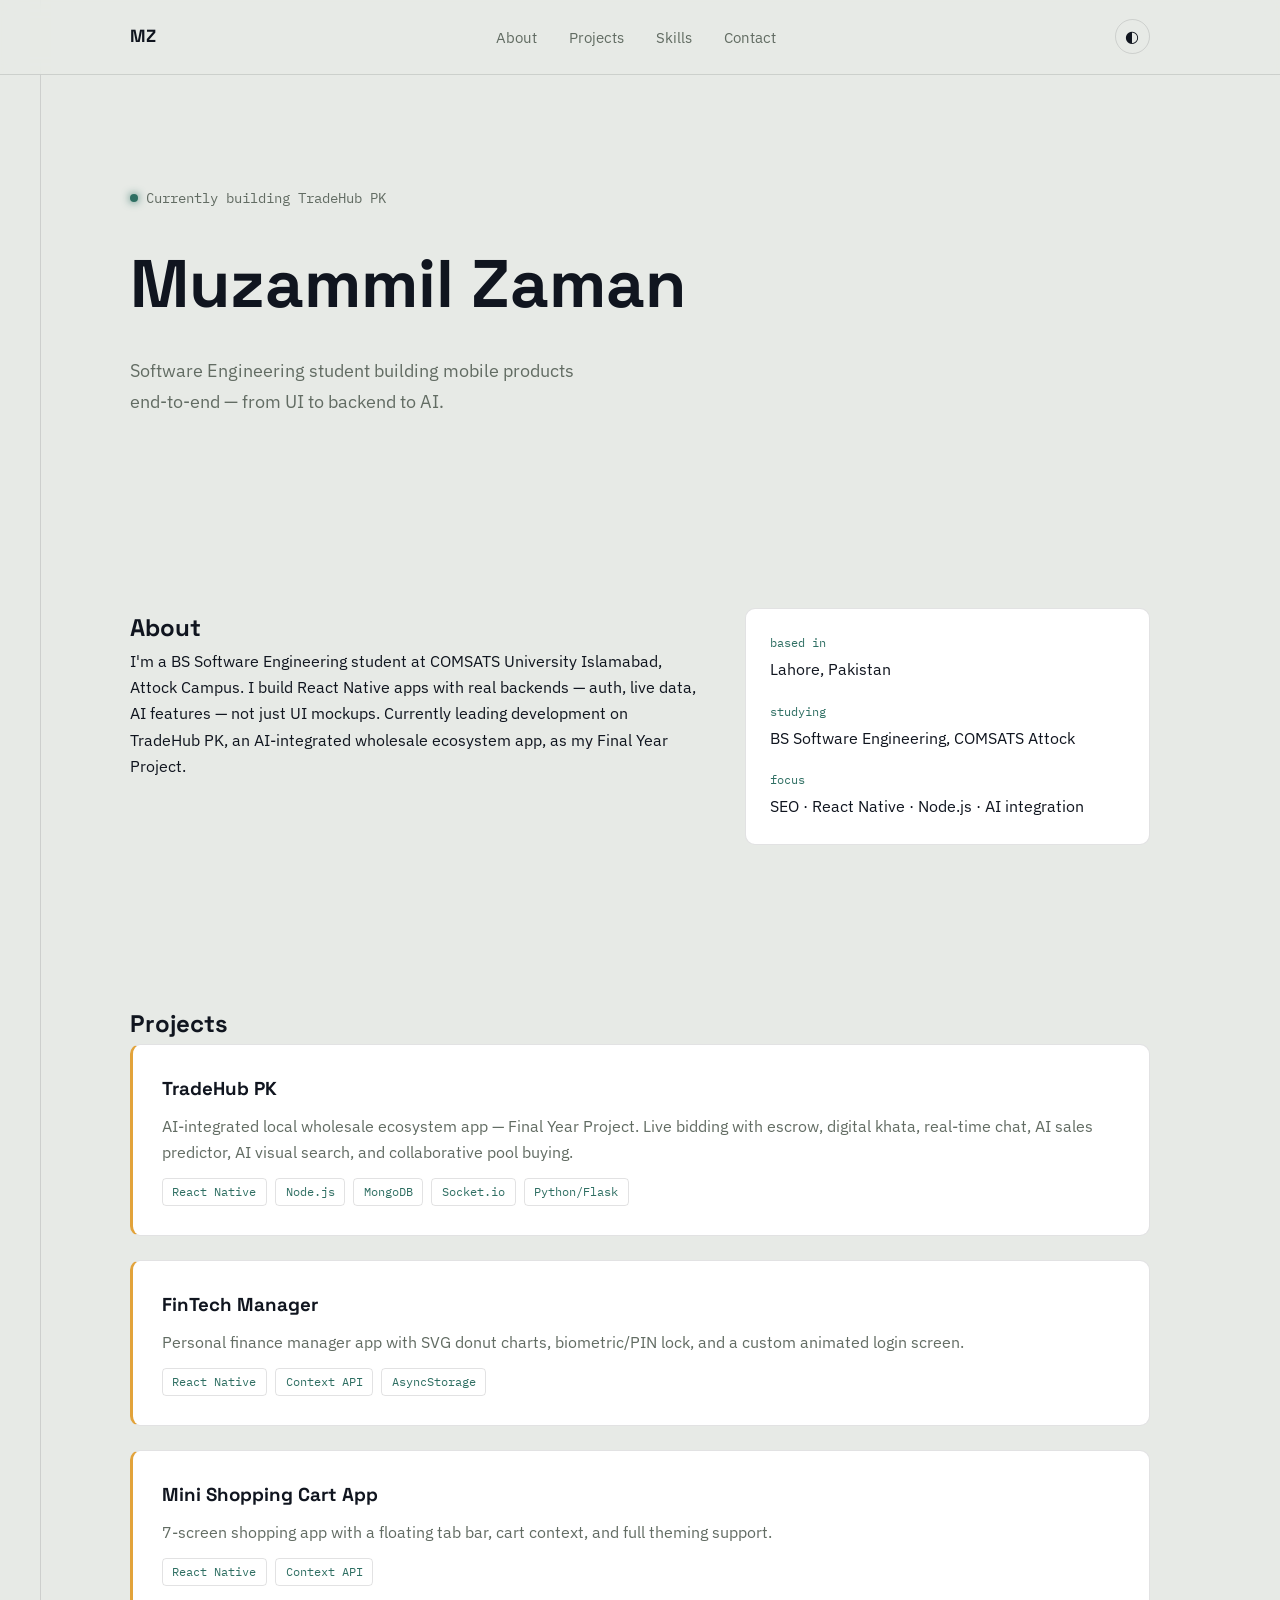
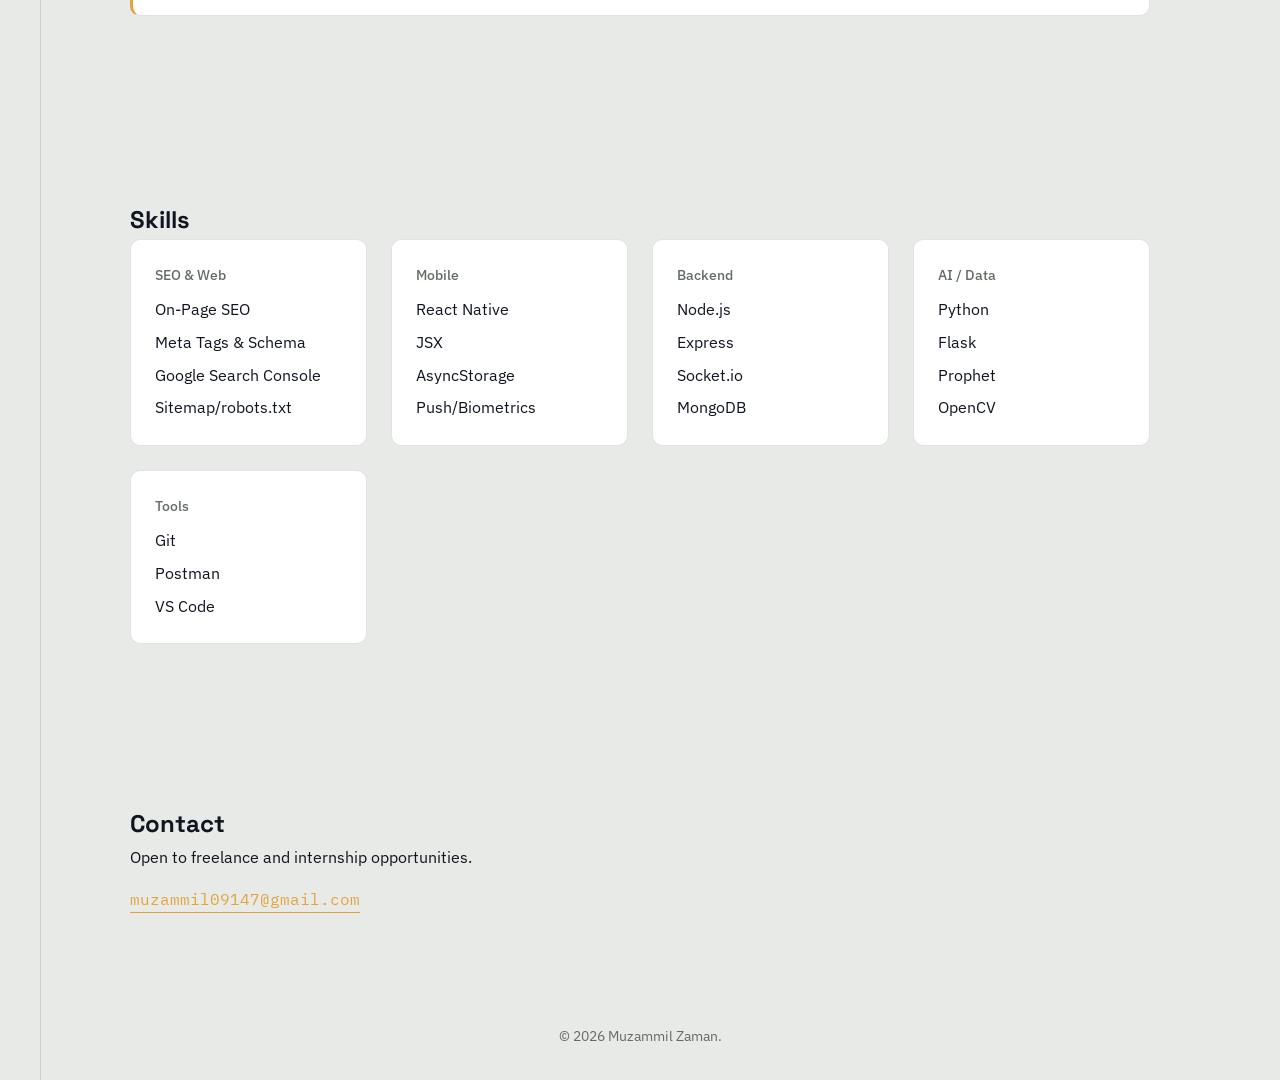
==== index.html @ c281af0b "Initial portfolio" ====
<!DOCTYPE html>
<html lang="en" data-theme="light">
<head>
  <meta charset="UTF-8">
  <meta name="viewport" content="width=device-width, initial-scale=1.0">

  <title>Muzammil Zaman — Software Engineer & Mobile App Developer</title>
  <meta name="description" content="Muzammil Zaman — Software Engineering student and React Native developer from Lahore, Pakistan. Portfolio featuring TradeHub PK, FinTech Manager, and more.">
  <meta name="keywords" content="Muzammil Zaman, Software Engineer, React Native Developer, Portfolio, Lahore, Pakistan, COMSATS">
  <meta name="author" content="Muzammil Zaman">

  <meta property="og:title" content="Muzammil Zaman | Software Engineer">
  <meta property="og:description" content="Portfolio of Muzammil Zaman — React Native developer and Software Engineering student.">
  <meta property="og:type" content="website">

  <link rel="preconnect" href="https://fonts.googleapis.com">
  <link href="https://fonts.googleapis.com/css2?family=Space+Grotesk:wght@500;700&family=IBM+Plex+Sans:wght@400;500&family=IBM+Plex+Mono:wght@400;500&display=swap" rel="stylesheet">

  <link rel="stylesheet" href="style.css">
</head>
<body>

  <div class="blueprint-line" aria-hidden="true"></div>

  <header>
    <nav>
      <span class="logo">MZ</span>
      <ul class="nav-links">
        <li><a href="#about" class="nav-link">About</a></li>
        <li><a href="#projects" class="nav-link">Projects</a></li>
        <li><a href="#skills" class="nav-link">Skills</a></li>
        <li><a href="#contact" class="nav-link">Contact</a></li>
      </ul>
      <button id="theme-toggle" aria-label="Toggle dark mode">◐</button>
    </nav>
  </header>

  <main>
    <section id="hero">
      <div class="hero-tilt" id="hero-card">
        <p class="eyebrow-status"><span id="status-dot"></span><span id="status-text"></span></p>
        <h1>Muzammil Zaman</h1>
        <p class="hero-sub">Software Engineering student building mobile products end-to-end — from UI to backend to AI.</p>
      </div>
    </section>

    <section id="about">
      <div class="about-grid">
        <div>
          <h2>About</h2>
          <p>I'm a BS Software Engineering student at COMSATS University Islamabad, Attock Campus. I build React Native apps with real backends — auth, live data, AI features — not just UI mockups. Currently leading development on TradeHub PK, an AI-integrated wholesale ecosystem app, as my Final Year Project.</p>
        </div>
        <dl class="facts tilt-el">
          <div><dt>Based in</dt><dd>Lahore, Pakistan</dd></div>
          <div><dt>Studying</dt><dd>BS Software Engineering, COMSATS Attock</dd></div>
          <div><dt>Focus</dt><dd>SEO · React Native · Node.js · AI integration</dd></div>
        </dl>
      </div>
    </section>

    <section id="projects">
      <h2>Projects</h2>
      <div id="project-list"></div>
    </section>

    <section id="skills">
      <h2>Skills</h2>
      <div id="skill-groups"></div>
    </section>

    <section id="contact">
      <h2>Contact</h2>
      <p>Open to freelance and internship opportunities.</p>
      <a class="contact-link" href="mailto:muzammil09147@gmail.com">muzammil09147@gmail.com</a>
    </section>
  </main>

  <footer>
    <p>&copy; 2026 Muzammil Zaman.</p>
  </footer>

  <script src="script.js"></script>
</body>
</html>
---- style.css ----
:root {
  --ink: #10151F;
  --paper: #E7EAE6;
  --surface: #FFFFFF;
  --accent: #E2A33B;
  --accent2: #2F6F63;
  --muted: #626C63;
  --line: rgba(16,21,31,0.12);
}

[data-theme="dark"] {
  --ink: #EDEFEA;
  --paper: #0B0E17;
  --surface: #161A26;
  --muted: #8B94A3;
  --line: rgba(237,239,234,0.12);
}

html[data-theme="dark"] body {
  background:
    radial-gradient(circle at 18% -8%, rgba(226,163,59,0.10), transparent 45%),
    radial-gradient(circle at 82% 105%, rgba(47,111,99,0.14), transparent 50%),
    var(--paper);
}

[data-theme="dark"] .tilt-el,
[data-theme="dark"] .project-card {
  box-shadow: 0 1px 0 rgba(255,255,255,0.04) inset, 0 25px 45px -20px rgba(0,0,0,0.65);
}

* { margin: 0; padding: 0; box-sizing: border-box; }

body {
  font-family: 'IBM Plex Sans', Arial, sans-serif;
  background: var(--paper);
  color: var(--ink);
  line-height: 1.65;
  transition: background 0.3s ease, color 0.3s ease;
  perspective: 1000px;
}

h1, h2, .logo { font-family: 'Space Grotesk', sans-serif; }

.blueprint-line {
  position: fixed;
  left: 2.5rem;
  top: 0;
  bottom: 0;
  width: 1px;
  background: var(--line);
  z-index: 1;
}

header {
  position: sticky;
  top: 0;
  z-index: 100;
  background: color-mix(in srgb, var(--paper) 85%, transparent);
  backdrop-filter: blur(8px);
  border-bottom: 1px solid var(--line);
}

nav {
  display: flex;
  justify-content: space-between;
  align-items: center;
  max-width: 1100px;
  margin: 0 auto;
  padding: 1.2rem 2.5rem;
}

.logo { font-weight: 700; font-size: 1.1rem; letter-spacing: 0.02em; }

.nav-links {
  list-style: none;
  display: flex;
  gap: 2rem;
}

.nav-link {
  color: var(--muted);
  text-decoration: none;
  font-size: 0.95rem;
  transition: color 0.2s ease;
}

.nav-link:hover, .nav-link.active { color: var(--accent); }

#theme-toggle {
  background: none;
  border: 1px solid var(--line);
  border-radius: 50%;
  width: 2.2rem;
  height: 2.2rem;
  cursor: pointer;
  color: var(--ink);
  font-size: 1rem;
}

section { max-width: 1100px; margin: 0 auto; padding: 5rem 2.5rem; }

#hero { padding-top: 7rem; padding-bottom: 7rem; }

.hero-tilt {
  transform-style: preserve-3d;
  transition: transform 0.15s ease-out;
  will-change: transform;
}

.eyebrow-status {
  display: flex;
  align-items: center;
  gap: 0.5rem;
  font-family: 'IBM Plex Mono', monospace;
  font-size: 0.85rem;
  color: var(--muted);
  margin-bottom: 1.2rem;
}

#status-dot {
  width: 8px; height: 8px;
  border-radius: 50%;
  background: var(--accent2);
  box-shadow: 0 0 8px var(--accent2);
}

#hero h1 {
  font-size: clamp(2.5rem, 6vw, 4.2rem);
  font-weight: 700;
  transform: translateZ(40px);
}

.hero-sub {
  max-width: 42ch;
  font-size: 1.15rem;
  color: var(--muted);
  margin-top: 1rem;
  transform: translateZ(20px);
}

.about-grid {
  display: grid;
  grid-template-columns: 1.4fr 1fr;
  gap: 3rem;
  align-items: start;
}

.facts { display: flex; flex-direction: column; gap: 1.2rem; }
.facts dt { font-family: 'IBM Plex Mono', monospace; font-size: 0.75rem; color: var(--accent2); text-transform: lowercase; }
.facts dd { font-size: 1rem; margin-top: 0.2rem; }

.tilt-el {
  background: var(--surface);
  border: 1px solid var(--line);
  border-radius: 10px;
  padding: 1.5rem;
  transform-style: preserve-3d;
  transition: transform 0.15s ease-out, box-shadow 0.15s ease-out;
}

.tilt-el:hover {
  box-shadow: 0 20px 40px -12px rgba(0,0,0,0.25);
}

.project-card {
  background: var(--surface);
  border: 1px solid var(--line);
  border-left: 3px solid var(--accent);
  border-radius: 10px;
  padding: 1.8rem;
  margin-bottom: 1.5rem;
  transform-style: preserve-3d;
  transition: transform 0.15s ease-out, box-shadow 0.15s ease-out;
}

.project-card:hover {
  box-shadow: 0 25px 50px -15px rgba(0,0,0,0.3);
}

.project-card h3 { font-family: 'Space Grotesk', sans-serif; margin-bottom: 0.5rem; }
.project-card p { color: var(--muted); margin-bottom: 0.8rem; }

.stack-tags { display: flex; flex-wrap: wrap; gap: 0.5rem; }
.stack-tags span {
  font-family: 'IBM Plex Mono', monospace;
  font-size: 0.75rem;
  color: var(--accent2);
  border: 1px solid var(--line);
  padding: 0.2rem 0.6rem;
  border-radius: 4px;
}

#skill-groups { display: grid; grid-template-columns: repeat(auto-fit, minmax(200px, 1fr)); gap: 1.5rem; }
.skill-group h4 { font-size: 0.85rem; color: var(--muted); margin-bottom: 0.6rem; font-weight: 500; }
.skill-group ul { list-style: none; display: flex; flex-direction: column; gap: 0.4rem; }

.contact-link {
  display: inline-block;
  margin-top: 1rem;
  color: var(--accent);
  font-family: 'IBM Plex Mono', monospace;
  text-decoration: none;
  border-bottom: 1px solid var(--accent);
}

footer {
  text-align: center;
  padding: 2rem;
  color: var(--muted);
  font-size: 0.85rem;
}

@media (max-width: 700px) {
  .about-grid { grid-template-columns: 1fr; }
  .blueprint-line { display: none; }
  section { padding: 3.5rem 1.5rem; }
}
.reveal-3d {
  opacity: 0;
  transform: perspective(800px) rotateX(10deg) translateY(30px);
  transition: opacity 0.6s ease, transform 0.6s ease;
}

.reveal-3d.in-view {
  opacity: 1;
  transform: perspective(800px) rotateX(0) translateY(0);
}
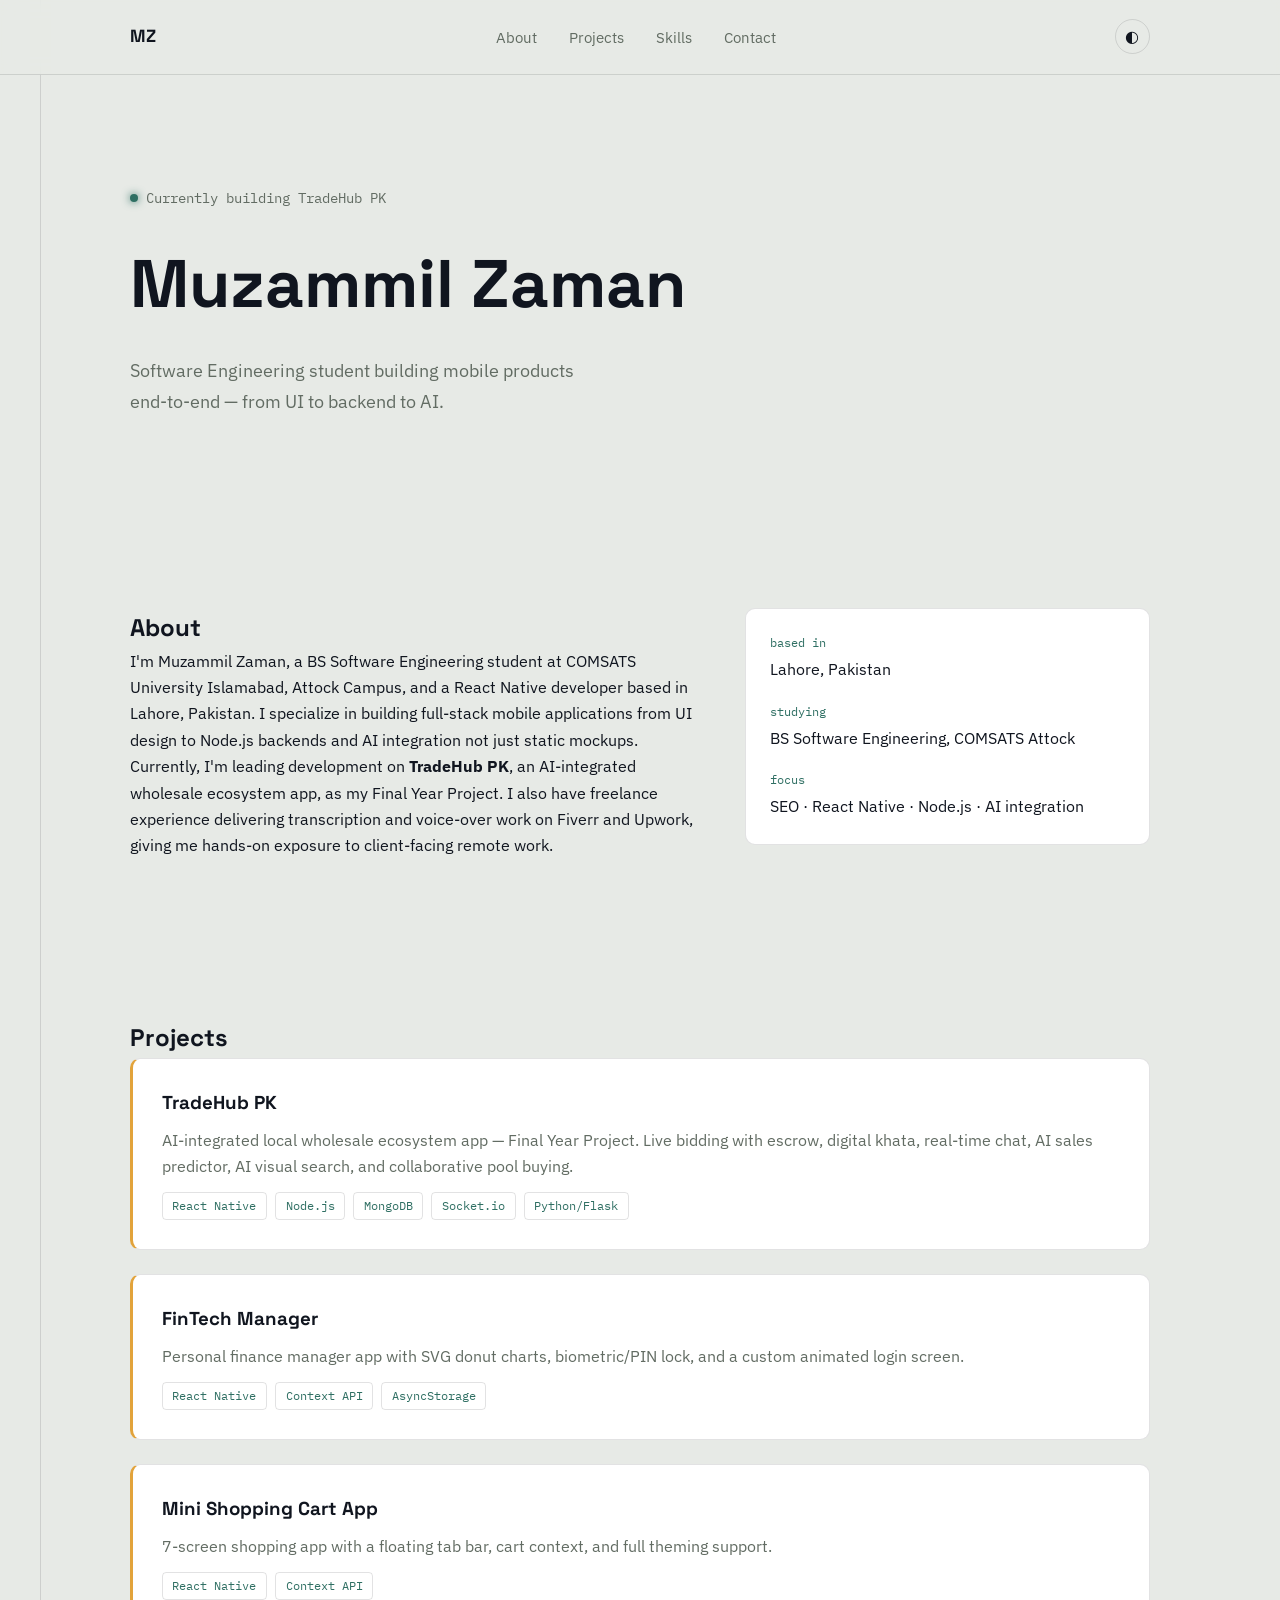
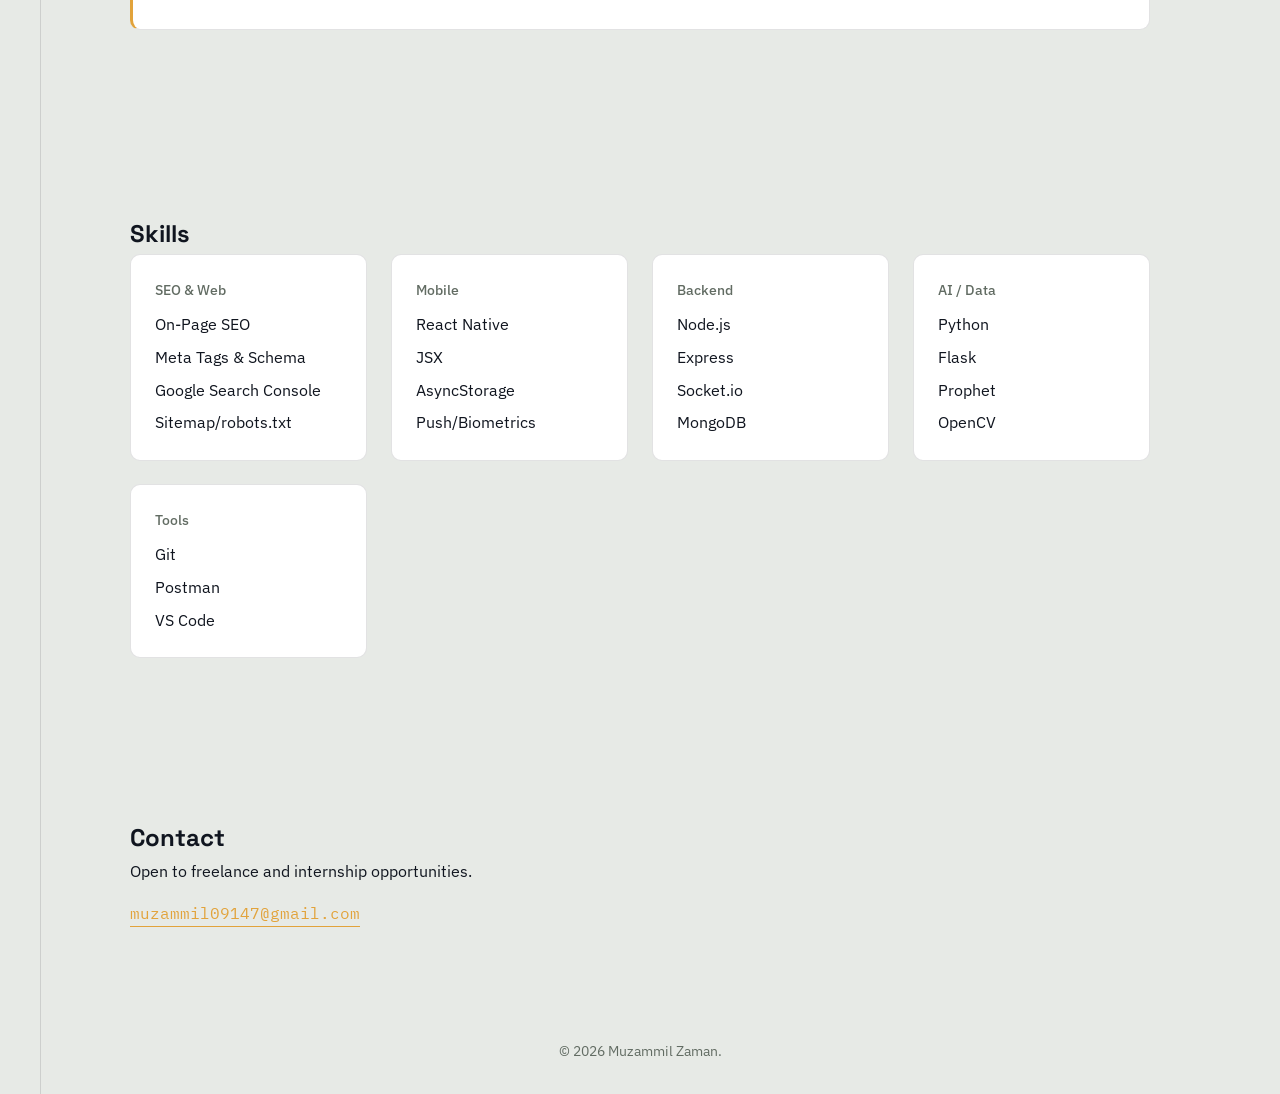
==== commit 36107d67: "SEO improvements: favicon, keywords, verification" ====
--- a/index.html
+++ b/index.html
@@ -12,10 +12,32 @@
   <meta property="og:title" content="Muzammil Zaman | Software Engineer">
   <meta property="og:description" content="Portfolio of Muzammil Zaman — React Native developer and Software Engineering student.">
   <meta property="og:type" content="website">
+    <link rel="canonical" href="https://muzammilzaman.vercel.app/">
+  <meta name="robots" content="index, follow">
+
+  <meta name="twitter:card" content="summary_large_image">
+  <meta name="twitter:title" content="Muzammil Zaman | Software Engineer">
+  <meta name="twitter:description" content="Portfolio of Muzammil Zaman — React Native developer and Software Engineering student.">
+
+  <script type="application/ld+json">
+  {
+    "@context": "https://schema.org",
+    "@type": "Person",
+    "name": "Muzammil Zaman",
+    "jobTitle": "Software Engineering Student & React Native Developer",
+    "url": "https://muzammilzaman.vercel.app/",
+    "address": {
+      "@type": "PostalAddress",
+      "addressLocality": "Lahore",
+      "addressCountry": "PK"
+    },
+    "alumniOf": "COMSATS University Islamabad, Attock Campus"
+  }
+  </script>
 
   <link rel="preconnect" href="https://fonts.googleapis.com">
   <link href="https://fonts.googleapis.com/css2?family=Space+Grotesk:wght@500;700&family=IBM+Plex+Sans:wght@400;500&family=IBM+Plex+Mono:wght@400;500&display=swap" rel="stylesheet">
-
+  <link rel="icon" href="data:image/svg+xml,<svg xmlns=%22http://www.w3.org/2000/svg%22 viewBox=%220 0 100 100%22><text y=%22.9em%22 font-size=%2290%22>🧩</text></svg>">
   <link rel="stylesheet" href="style.css">
 </head>
 <body>
@@ -46,10 +68,11 @@
 
     <section id="about">
       <div class="about-grid">
-        <div>
-          <h2>About</h2>
-          <p>I'm a BS Software Engineering student at COMSATS University Islamabad, Attock Campus. I build React Native apps with real backends — auth, live data, AI features — not just UI mockups. Currently leading development on TradeHub PK, an AI-integrated wholesale ecosystem app, as my Final Year Project.</p>
-        </div>
+             <div>
+        <h2>About</h2>
+        <p>I'm Muzammil Zaman, a BS Software Engineering student at COMSATS University Islamabad, Attock Campus, and a React Native developer based in Lahore, Pakistan. I specialize in building full-stack mobile applications from UI design to Node.js backends and AI integration not just static mockups.</p>
+        <p>Currently, I'm leading development on <strong>TradeHub PK</strong>, an AI-integrated wholesale ecosystem app, as my Final Year Project. I also have freelance experience delivering transcription and voice-over work on Fiverr and Upwork, giving me hands-on exposure to client-facing remote work.</p>
+      </div>
         <dl class="facts tilt-el">
           <div><dt>Based in</dt><dd>Lahore, Pakistan</dd></div>
           <div><dt>Studying</dt><dd>BS Software Engineering, COMSATS Attock</dd></div>
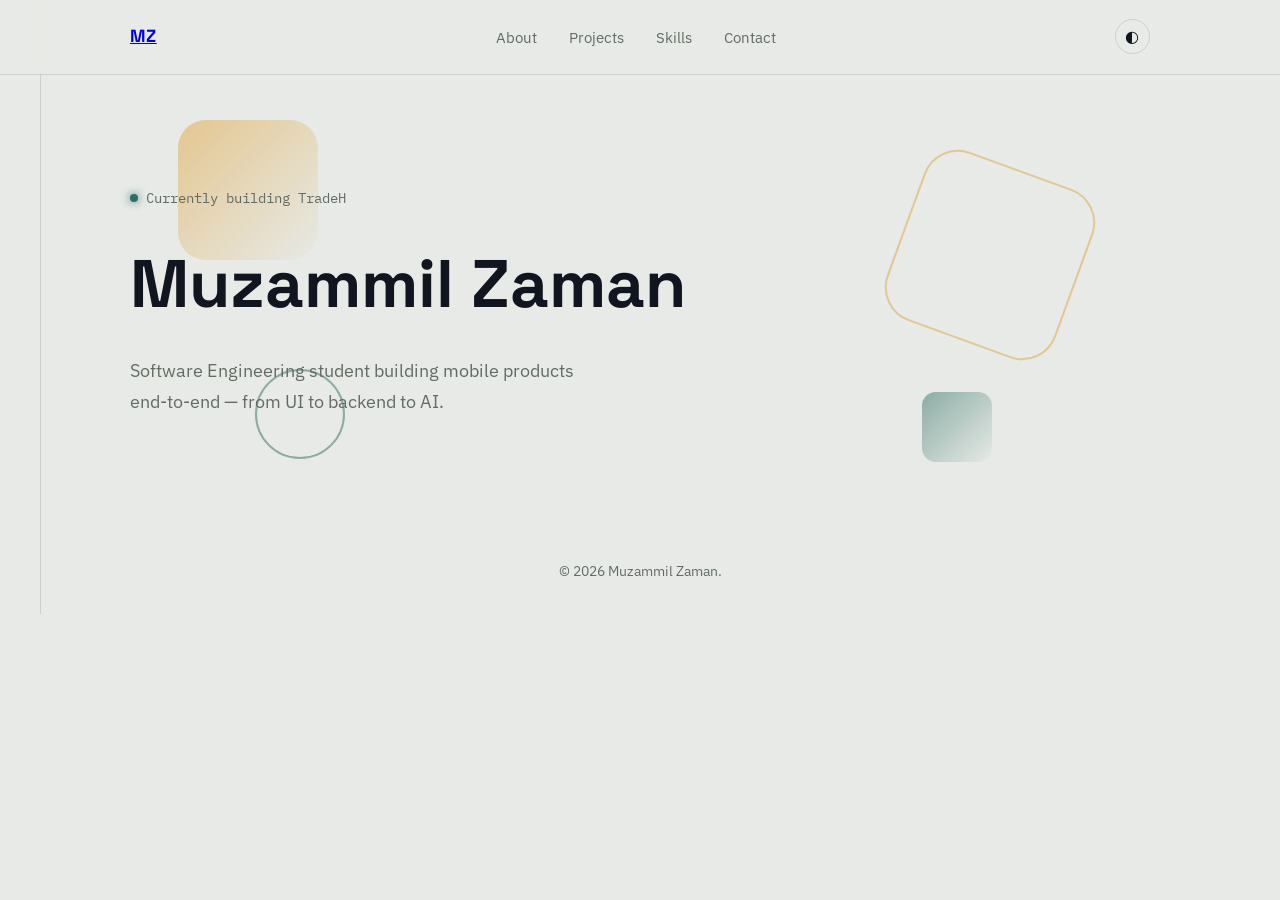
==== commit 5a8f7e7c: "SEO improvements: favicon, keywords, verification" ====
--- a/index.html
+++ b/index.html
@@ -5,19 +5,20 @@
   <meta name="viewport" content="width=device-width, initial-scale=1.0">
 
   <title>Muzammil Zaman — Software Engineer & Mobile App Developer</title>
-  <meta name="description" content="Muzammil Zaman — Software Engineering student and React Native developer from Lahore, Pakistan. Portfolio featuring TradeHub PK, FinTech Manager, and more.">
+  <meta name="description" content="Muzammil Zaman — Software Engineering student and React Native developer from Lahore, Pakistan.">
   <meta name="keywords" content="Muzammil Zaman, Software Engineer, React Native Developer, Portfolio, Lahore, Pakistan, COMSATS">
   <meta name="author" content="Muzammil Zaman">
-
+  <link rel="canonical" href="https://muzammilzaman.vercel.app/">
+  <meta name="robots" content="index, follow">
   <meta property="og:title" content="Muzammil Zaman | Software Engineer">
   <meta property="og:description" content="Portfolio of Muzammil Zaman — React Native developer and Software Engineering student.">
   <meta property="og:type" content="website">
-    <link rel="canonical" href="https://muzammilzaman.vercel.app/">
-  <meta name="robots" content="index, follow">
+  <meta name="twitter:card" content="summary_large_image">
 
-  <meta name="twitter:card" content="summary_large_image">
-  <meta name="twitter:title" content="Muzammil Zaman | Software Engineer">
-  <meta name="twitter:description" content="Portfolio of Muzammil Zaman — React Native developer and Software Engineering student.">
+  <link rel="icon" href="data:image/svg+xml,<svg xmlns=%22http://www.w3.org/2000/svg%22 viewBox=%220 0 100 100%22><text y=%22.9em%22 font-size=%2290%22>🧩</text></svg>">
+  <link rel="preconnect" href="https://fonts.googleapis.com">
+  <link href="https://fonts.googleapis.com/css2?family=Space+Grotesk:wght@500;700&family=IBM+Plex+Sans:wght@400;500&family=IBM+Plex+Mono:wght@400;500&display=swap" rel="stylesheet">
+  <link rel="stylesheet" href="style.css">
 
   <script type="application/ld+json">
   {
@@ -26,19 +27,10 @@
     "name": "Muzammil Zaman",
     "jobTitle": "Software Engineering Student & React Native Developer",
     "url": "https://muzammilzaman.vercel.app/",
-    "address": {
-      "@type": "PostalAddress",
-      "addressLocality": "Lahore",
-      "addressCountry": "PK"
-    },
+    "address": { "@type": "PostalAddress", "addressLocality": "Lahore", "addressCountry": "PK" },
     "alumniOf": "COMSATS University Islamabad, Attock Campus"
   }
   </script>
-
-  <link rel="preconnect" href="https://fonts.googleapis.com">
-  <link href="https://fonts.googleapis.com/css2?family=Space+Grotesk:wght@500;700&family=IBM+Plex+Sans:wght@400;500&family=IBM+Plex+Mono:wght@400;500&display=swap" rel="stylesheet">
-  <link rel="icon" href="data:image/svg+xml,<svg xmlns=%22http://www.w3.org/2000/svg%22 viewBox=%220 0 100 100%22><text y=%22.9em%22 font-size=%2290%22>🧩</text></svg>">
-  <link rel="stylesheet" href="style.css">
 </head>
 <body>
 
@@ -46,55 +38,30 @@
 
   <header>
     <nav>
-      <span class="logo">MZ</span>
+      <a href="index.html" class="logo">MZ</a>
       <ul class="nav-links">
-        <li><a href="#about" class="nav-link">About</a></li>
-        <li><a href="#projects" class="nav-link">Projects</a></li>
-        <li><a href="#skills" class="nav-link">Skills</a></li>
-        <li><a href="#contact" class="nav-link">Contact</a></li>
+        <li><a href="about.html" class="nav-link">About</a></li>
+        <li><a href="projects.html" class="nav-link">Projects</a></li>
+        <li><a href="skills.html" class="nav-link">Skills</a></li>
+        <li><a href="contact.html" class="nav-link">Contact</a></li>
       </ul>
       <button id="theme-toggle" aria-label="Toggle dark mode">◐</button>
     </nav>
   </header>
 
   <main>
-    <section id="hero">
+        <section id="hero">
+      <div class="hero-shapes" aria-hidden="true">
+        <span class="shape shape-1"></span>
+        <span class="shape shape-2"></span>
+        <span class="shape shape-3"></span>
+        <span class="shape shape-4"></span>
+      </div>
       <div class="hero-tilt" id="hero-card">
         <p class="eyebrow-status"><span id="status-dot"></span><span id="status-text"></span></p>
         <h1>Muzammil Zaman</h1>
         <p class="hero-sub">Software Engineering student building mobile products end-to-end — from UI to backend to AI.</p>
       </div>
-    </section>
-
-    <section id="about">
-      <div class="about-grid">
-             <div>
-        <h2>About</h2>
-        <p>I'm Muzammil Zaman, a BS Software Engineering student at COMSATS University Islamabad, Attock Campus, and a React Native developer based in Lahore, Pakistan. I specialize in building full-stack mobile applications from UI design to Node.js backends and AI integration not just static mockups.</p>
-        <p>Currently, I'm leading development on <strong>TradeHub PK</strong>, an AI-integrated wholesale ecosystem app, as my Final Year Project. I also have freelance experience delivering transcription and voice-over work on Fiverr and Upwork, giving me hands-on exposure to client-facing remote work.</p>
-      </div>
-        <dl class="facts tilt-el">
-          <div><dt>Based in</dt><dd>Lahore, Pakistan</dd></div>
-          <div><dt>Studying</dt><dd>BS Software Engineering, COMSATS Attock</dd></div>
-          <div><dt>Focus</dt><dd>SEO · React Native · Node.js · AI integration</dd></div>
-        </dl>
-      </div>
-    </section>
-
-    <section id="projects">
-      <h2>Projects</h2>
-      <div id="project-list"></div>
-    </section>
-
-    <section id="skills">
-      <h2>Skills</h2>
-      <div id="skill-groups"></div>
-    </section>
-
-    <section id="contact">
-      <h2>Contact</h2>
-      <p>Open to freelance and internship opportunities.</p>
-      <a class="contact-link" href="mailto:muzammil09147@gmail.com">muzammil09147@gmail.com</a>
     </section>
   </main>
 
--- a/style.css
+++ b/style.css
@@ -99,7 +99,17 @@
 
 section { max-width: 1100px; margin: 0 auto; padding: 5rem 2.5rem; }
 
-#hero { padding-top: 7rem; padding-bottom: 7rem; }
+#hero { padding-top: 7rem; padding-bottom: 7rem; position: relative; overflow: hidden; }
+.page-hero {
+  padding: 4rem 2.5rem 1rem;
+  max-width: 1100px;
+  margin: 0 auto;
+}
+
+.page-hero h1 {
+  font-size: clamp(2rem, 5vw, 3rem);
+  font-weight: 700;
+}
 
 .hero-tilt {
   transform-style: preserve-3d;
@@ -224,4 +234,57 @@
 .reveal-3d.in-view {
   opacity: 1;
   transform: perspective(800px) rotateX(0) translateY(0);
-}+}
+
+.hero-shapes {
+  position: absolute;
+  inset: 0;
+  overflow: hidden;
+  z-index: -1;
+  perspective: 1000px;
+}
+
+.shape {
+  position: absolute;
+  border-radius: 20%;
+  opacity: 0.5;
+  transform-style: preserve-3d;
+  animation: floaty 8s ease-in-out infinite;
+}
+
+.shape-1 {
+  width: 140px; height: 140px;
+  top: 10%; left: 8%;
+  background: linear-gradient(135deg, var(--accent), transparent);
+  animation-delay: 0s;
+}
+
+.shape-2 {
+  width: 90px; height: 90px;
+  top: 65%; left: 15%;
+  border-radius: 50%;
+  border: 2px solid var(--accent2);
+  animation-delay: 1.5s;
+}
+
+.shape-3 {
+  width: 180px; height: 180px;
+  top: 20%; right: 10%;
+  border: 2px solid var(--accent);
+  transform: rotate(20deg);
+  animation-delay: 3s;
+}
+
+.shape-4 {
+  width: 70px; height: 70px;
+  top: 70%; right: 18%;
+  background: linear-gradient(135deg, var(--accent2), transparent);
+  animation-delay: 4.5s;
+}
+
+@keyframes floaty {
+  0%, 100% { transform: translateY(0) translateZ(0) rotate(0deg); }
+  50% { transform: translateY(-25px) translateZ(30px) rotate(8deg); }
+}
+
+#hero { position: relative; }
